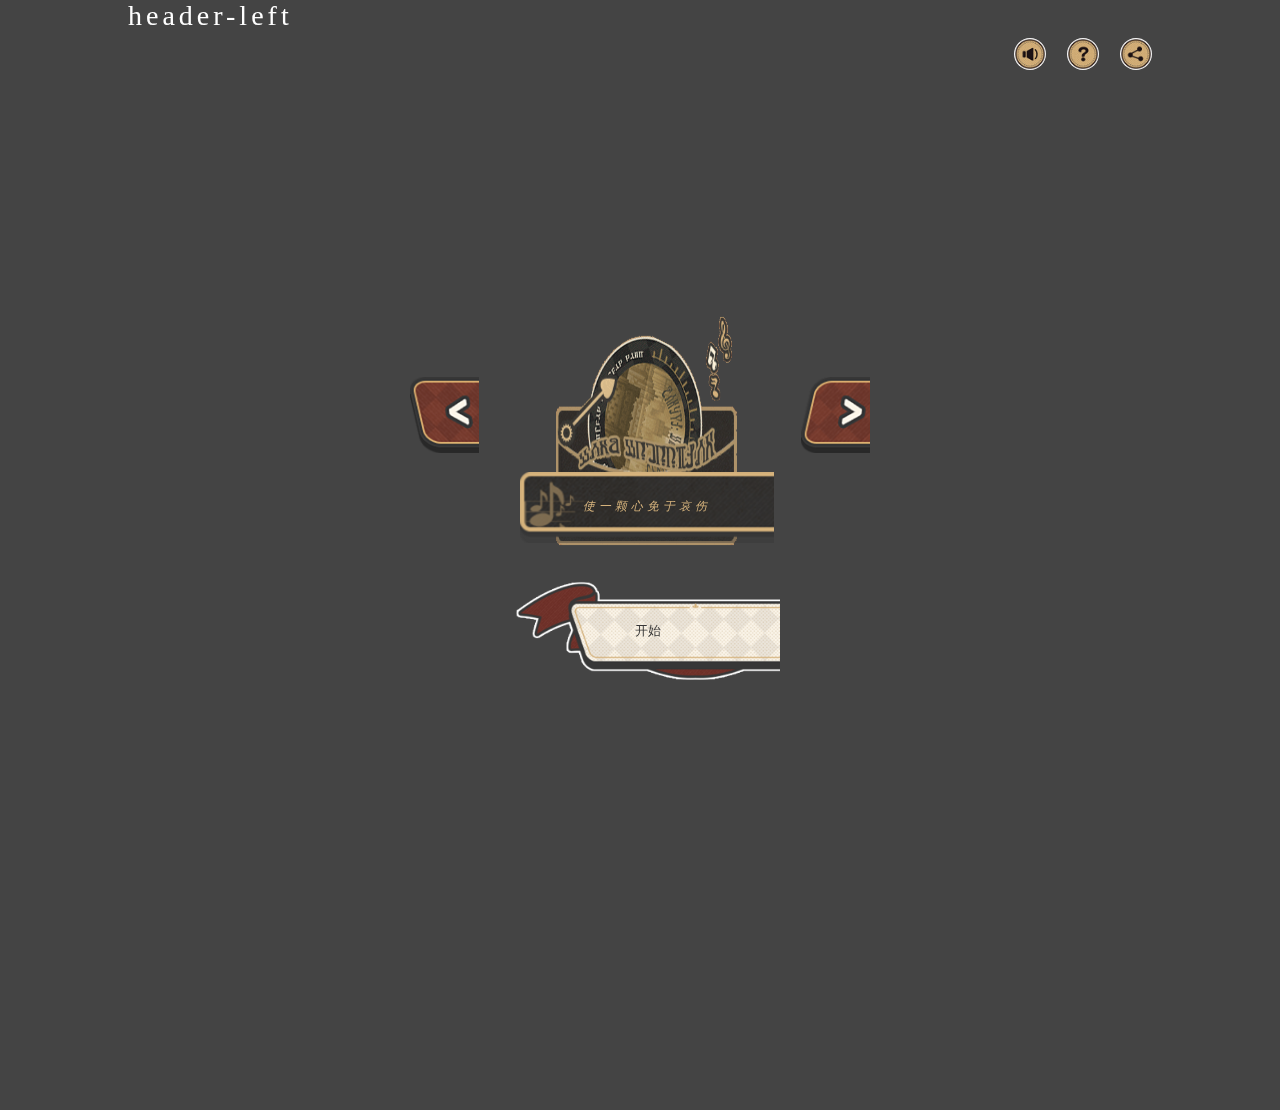
==== index.html @ 2513fd9e "Add files via upload" ====
<!DOCTYPE html>
<html>
<head>
    <meta charset="UTF-8">
    <meta name="viewport" content="width=device-width, user-scalable=no, initial-scale=1.0, maximum-scale=1.0, minimum-scale=1.0">
    <title>Document</title>
    <style type="text/css">
        * {
            /*初始化样式*/
            margin: 0;
            padding: 0;
        }
        html {
            /*用于 获取 屏幕的可视宽高*/
            width: 100%;
            height: 100%;
            overflow: hidden;
        }
        body {
            /*让 body 初始 width 和 height 就 等于 页面可视区域的 宽高*/
            position: fixed;
            left: 0;
            top: 0;
            width: 100%;
            height: 100%;
            /*用于 测试的 样式*/
            background-color: #444;
            color: #FFF;
            letter-spacing: 4px;
            font-size: 28px;
        }
        .first-box {
            width: 100%;
            height: 100%;
        }
        .header {
            display: flex;
            justify-content: space-between;
            width: 80%;
            height: 12%;
            margin: 0 auto;
        }
        .header-left {
        }
        .header-right {
            display: flex;
            justify-content: center;
            align-items: center;
        }
        .btn1, .btn2, .btn3 {
            background-size: cover;
            width: 2rem;
            height: 2rem;
            border-radius: 50%;
            border: none;
            outline: none;
            cursor: pointer;
            margin-left: 1.3rem;
        }
        .btn1 {
            background-image: url(img/声音.png);
        }
        .btn2 {
            background-image: url(img/疑问.png);
        }
        .btn3 {
            background-image: url(img/分享.png);
        }
        .main {
            width: 100%;
            height: 90%;
        }
        .start {
            display: flex;
            justify-content: center;
            flex-direction: column;
            align-items: center;
            width: 30%;
            height: 47%;
            margin: 0 auto;
            margin-top: 15%;
        }
        .choice-box {
            width: 100%;
            height: 85%;
            display: flex;
            justify-content:space-between; 
        }
        .tip-left, .tip-right {
            position: relative;
            height: 27%;
            width: 18%;
            margin-top: 20%;
            cursor: pointer;
        }
        .tip-left {
            background-image: url(img/index/3.png);
            background-size: cover;
            left: -10%;
        }
        .tip-right {
            background-image: url(img/index/4.png);
            background-size: cover;
            right: -10%;
        }
        .lunbo {
            width: 60%;
            height: 90%;
        }
        .lunbo img {
            position: relative;
            width: 80%;
            height: 100%;
            left: 12%;
        }
        .lunboimg {
            position: relative;
            background-image: url(img/index/1.png);
            background-size: cover;
            overflow: hidden;
            width: 110%;
            height: 28%;
            top: -35%;
            left: -2%;
            box-shadow: 60px teal;
            color: #d5b27c;
            font-size: .73rem;
            font-style: italic;
            text-align: center;
            display: flex;
            justify-content: center;
            align-items: center;
            line-height: 28%;
        }
        .btn-start {
            position: relative;
            width: 69%;
            height: 30%;
            background-image: url(img/index/5.png);
            background-color: transparent;
            background-size: cover;
            border: none;
            outline: none;
            left: 2%;
            color: #373737;
            font-weight: 500;
        }
        /*横屏样式*/
        @media screen and (orientation:portrait) {
            /*竖屏样式*/
            body {
                transform-origin: 0 0;
                transform: rotateZ(90deg) translateY(-100%);
            }
        }
      </style>
</head>
<body>
    <div class="first-box">
        <div class="header">
            <div class="header-left">header-left</div>
            <div class="header-right">
                <button class="btn1"></button>
                <button class="btn2"></button>
                <button class="btn3"></button>
            </div>
        </div>
        <div class="main">
            <div class="start">
                <div class="choice-box">
                    <div id="tip-left" class="tip-left"></div>
                    <div class="lunbo">
                        <img src="img/index/1.gif" alt="">
                        <div id="lunboimg" class="lunboimg">使一颗心免于哀伤</div>
                    </div>
                    <div id="tip-right" class="tip-right"></div>
                </div>
                <button class="btn-start">开始</button>
            </div>
        </div>
    </div>
</body>

<script>
    window.onload = function () {
        function resize() {
            var body = document.getElementsByTagName('body')[0];
            var html = document.getElementsByTagName('html')[0];
            var width = html.clientWidth;
            var height =  html.clientHeight;
            var max = width > height ? width : height;
            var min = width > height ? height : width;
            body.style.width = max + "px";
            body.style.height = min + "px";
        }
      resize();
      window.addEventListener("resize", resize)
    }

    var img = document.querySelector('img');
    var tipLeft = document.getElementById('tip-left');
    var tipRight = document.getElementById('tip-right');
    var lunboImg = document.getElementById('lunboimg');
    var index = 1;
    function show(){
        img.src = 'img/index/' + index + '.gif';
    }
    tipLeft.onclick = function () {
        if(index > 1){
            index--;
            show();
            if(index == 1){
                lunboImg.innerHTML = '使一颗心免于哀伤';
            }else {
                lunboImg.innerHTML = '在银河中孤独摇摆';
            }
        }else{
            index = 2;
            show();
            if(index == 2){
                lunboImg.innerHTML = '在银河中孤独摇摆';
            }else {
                lunboImg.innerHTML = '使一颗心免于哀伤';
            }
        }
    }
    tipRight.onclick = function () {
        if(index < 2){
            index++;
            show();
            if(index == 2){
                lunboImg.innerHTML = '在银河中孤独摇摆';
            }else {
                lunboImg.innerHTML = '使一颗心免于哀伤';
            }
        }else{
            index = 1;
            show();
            if(index == 1){
                lunboImg.innerHTML = '使一颗心免于哀伤';
            }else {
                lunboImg.innerHTML = '在银河中孤独摇摆';
            }
        }
    }
</script>
</html>
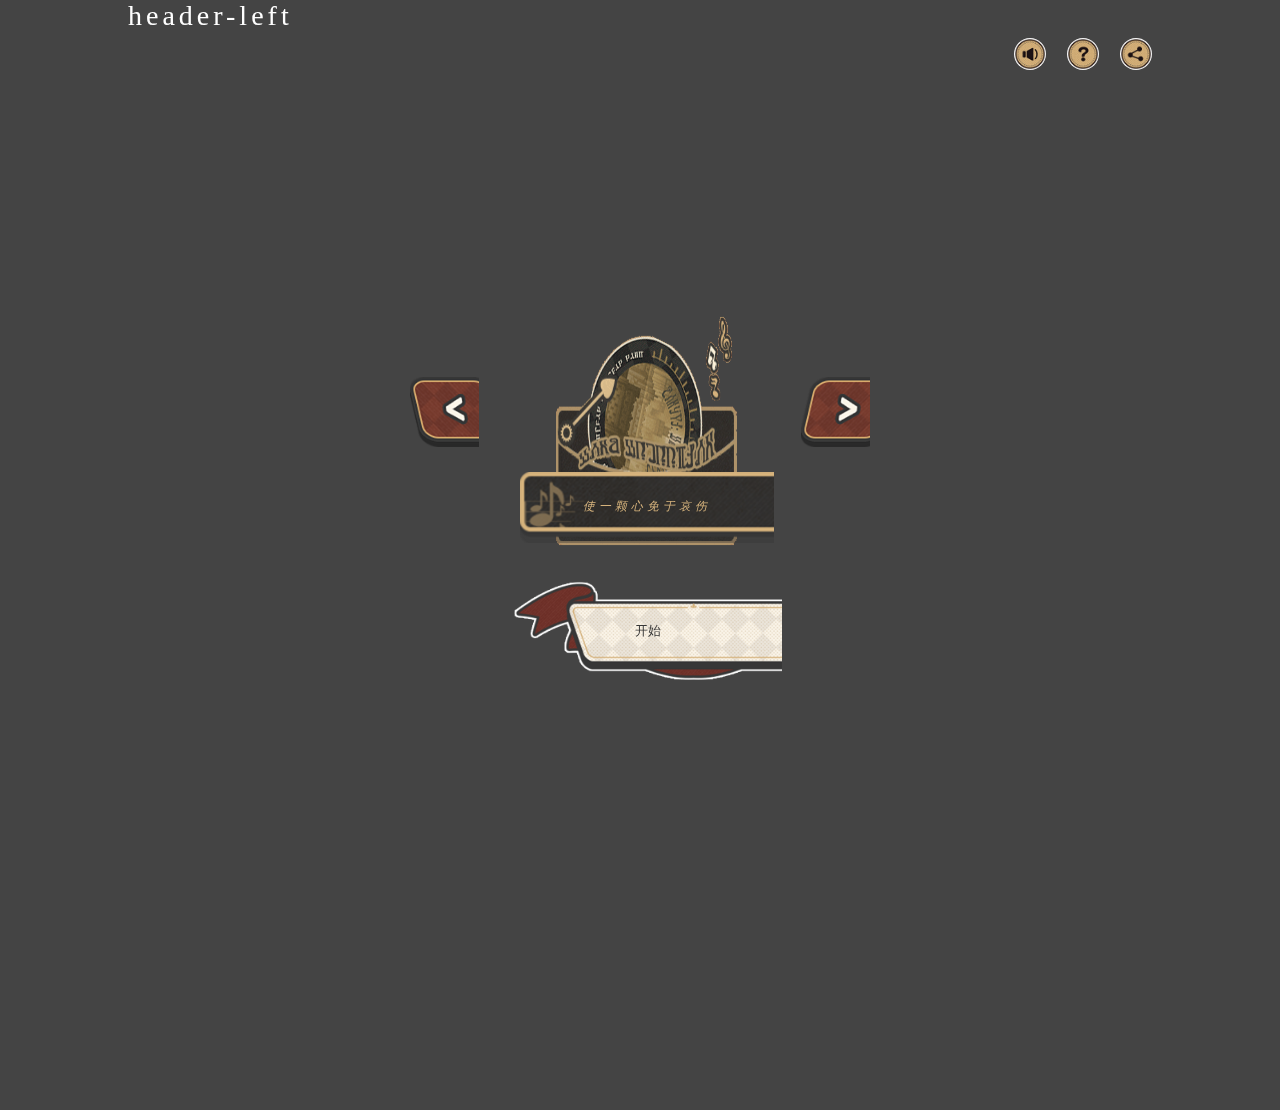
==== commit 908dbd04: "Update index.html" ====
--- a/index.html
+++ b/index.html
@@ -88,7 +88,7 @@
         }
         .tip-left, .tip-right {
             position: relative;
-            height: 27%;
+            height: 25%;
             width: 18%;
             margin-top: 20%;
             cursor: pointer;
@@ -134,7 +134,7 @@
         }
         .btn-start {
             position: relative;
-            width: 69%;
+            width: 70%;
             height: 30%;
             background-image: url(img/index/5.png);
             background-color: transparent;
@@ -244,4 +244,4 @@
         }
     }
 </script>
-</html>+</html>
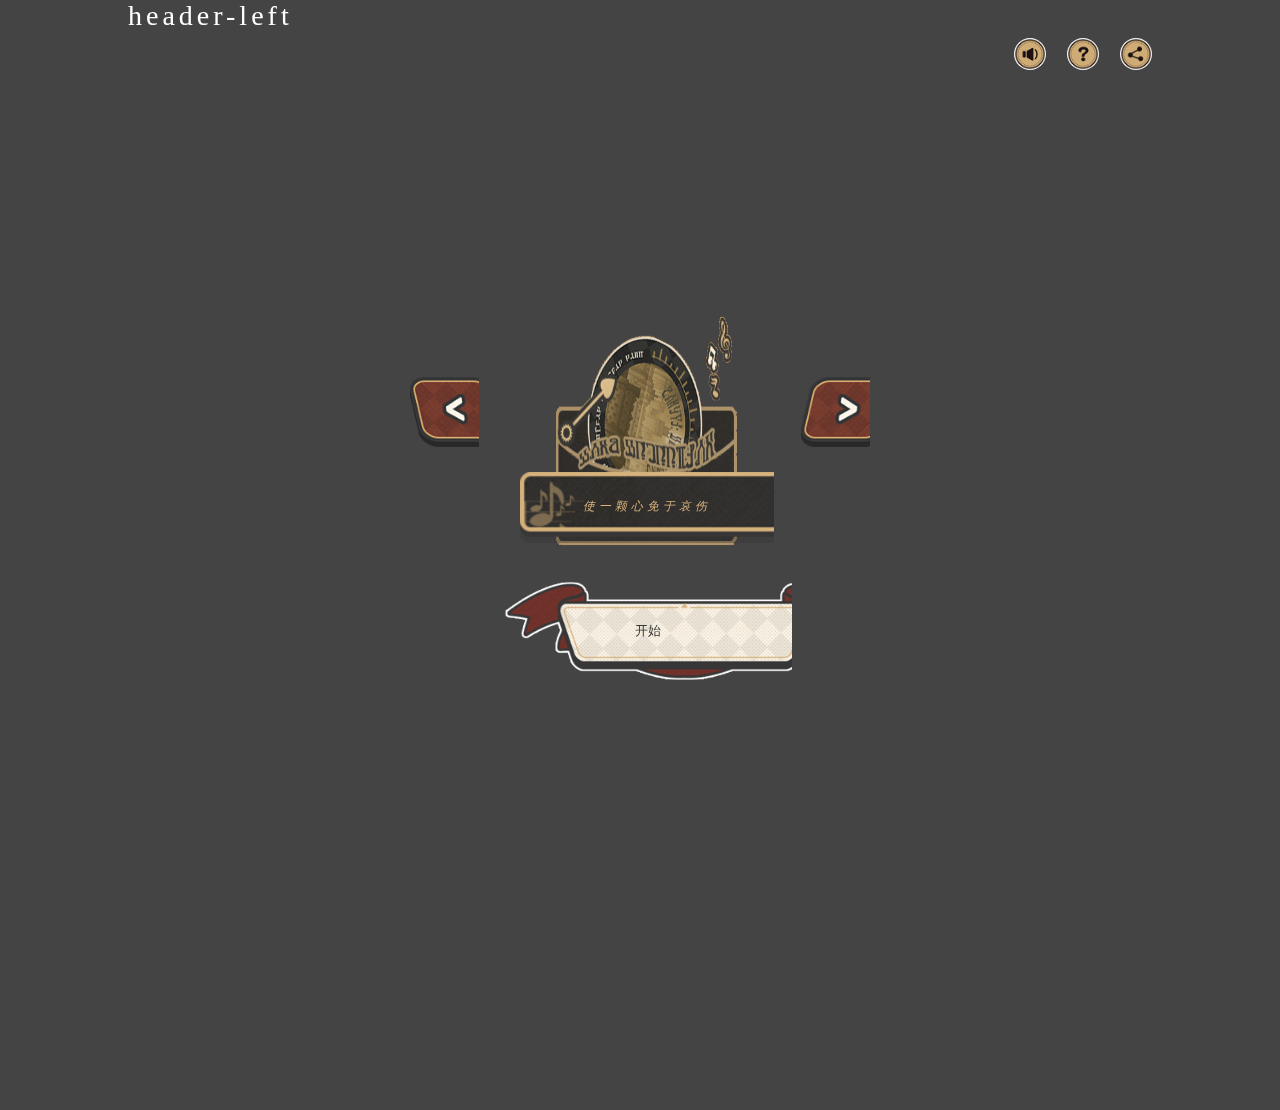
==== commit 84c194ea: "Update index.html" ====
--- a/index.html
+++ b/index.html
@@ -134,7 +134,7 @@
         }
         .btn-start {
             position: relative;
-            width: 70%;
+            width: 75%;
             height: 30%;
             background-image: url(img/index/5.png);
             background-color: transparent;
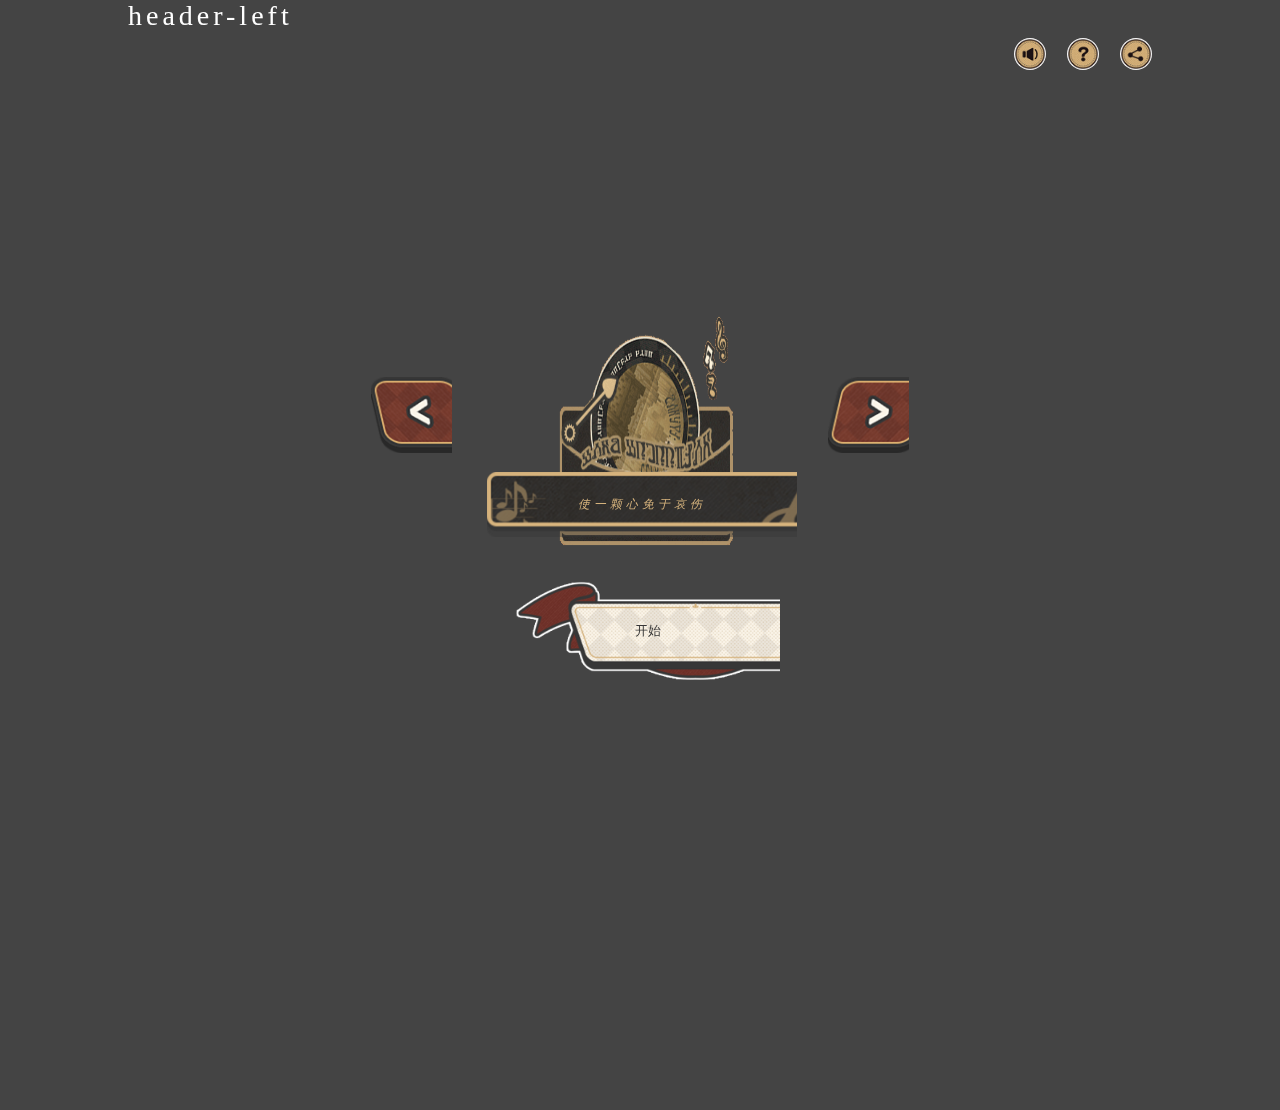
==== commit 2879160b: "Update index.html" ====
--- a/index.html
+++ b/index.html
@@ -88,20 +88,20 @@
         }
         .tip-left, .tip-right {
             position: relative;
-            height: 25%;
-            width: 18%;
+            height: 27%;
+            width: 22%;
             margin-top: 20%;
             cursor: pointer;
         }
         .tip-left {
             background-image: url(img/index/3.png);
             background-size: cover;
-            left: -10%;
+            left: -20%;
         }
         .tip-right {
             background-image: url(img/index/4.png);
             background-size: cover;
-            right: -10%;
+            right: -20%;
         }
         .lunbo {
             width: 60%;
@@ -118,10 +118,10 @@
             background-image: url(img/index/1.png);
             background-size: cover;
             overflow: hidden;
-            width: 110%;
-            height: 28%;
+            width: 140%;
+            height: 26%;
             top: -35%;
-            left: -2%;
+            left: -19%;
             box-shadow: 60px teal;
             color: #d5b27c;
             font-size: .73rem;
@@ -134,7 +134,7 @@
         }
         .btn-start {
             position: relative;
-            width: 75%;
+            width: 69%;
             height: 30%;
             background-image: url(img/index/5.png);
             background-color: transparent;
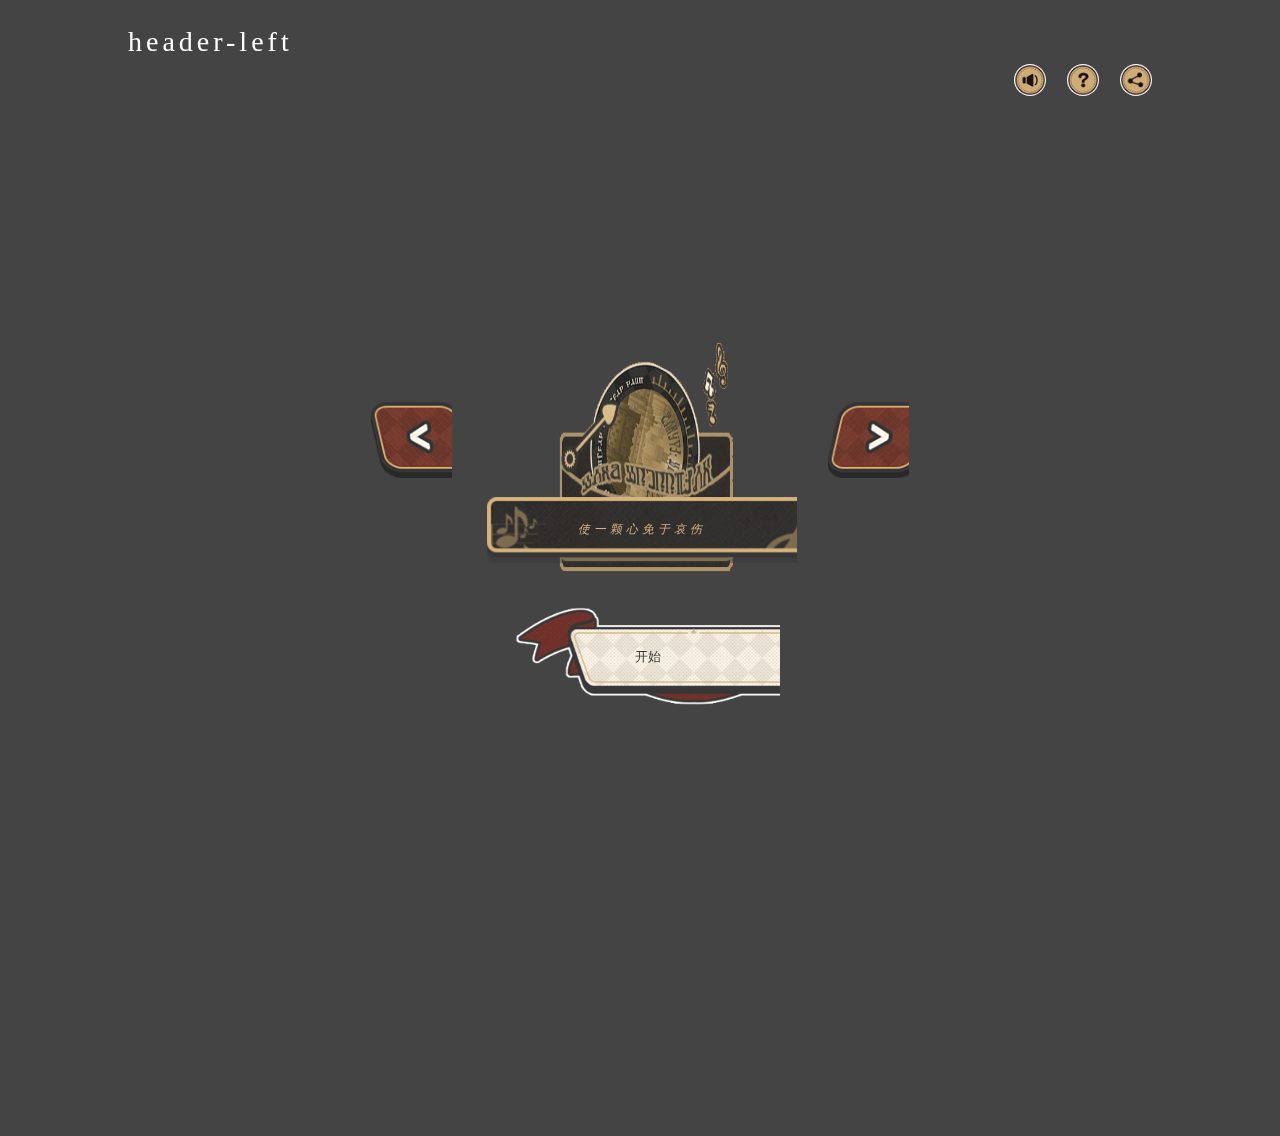
==== commit 7cfd7ae7: "Update index.html" ====
--- a/index.html
+++ b/index.html
@@ -39,6 +39,7 @@
             width: 80%;
             height: 12%;
             margin: 0 auto;
+            margin-top: 2%;
         }
         .header-left {
         }
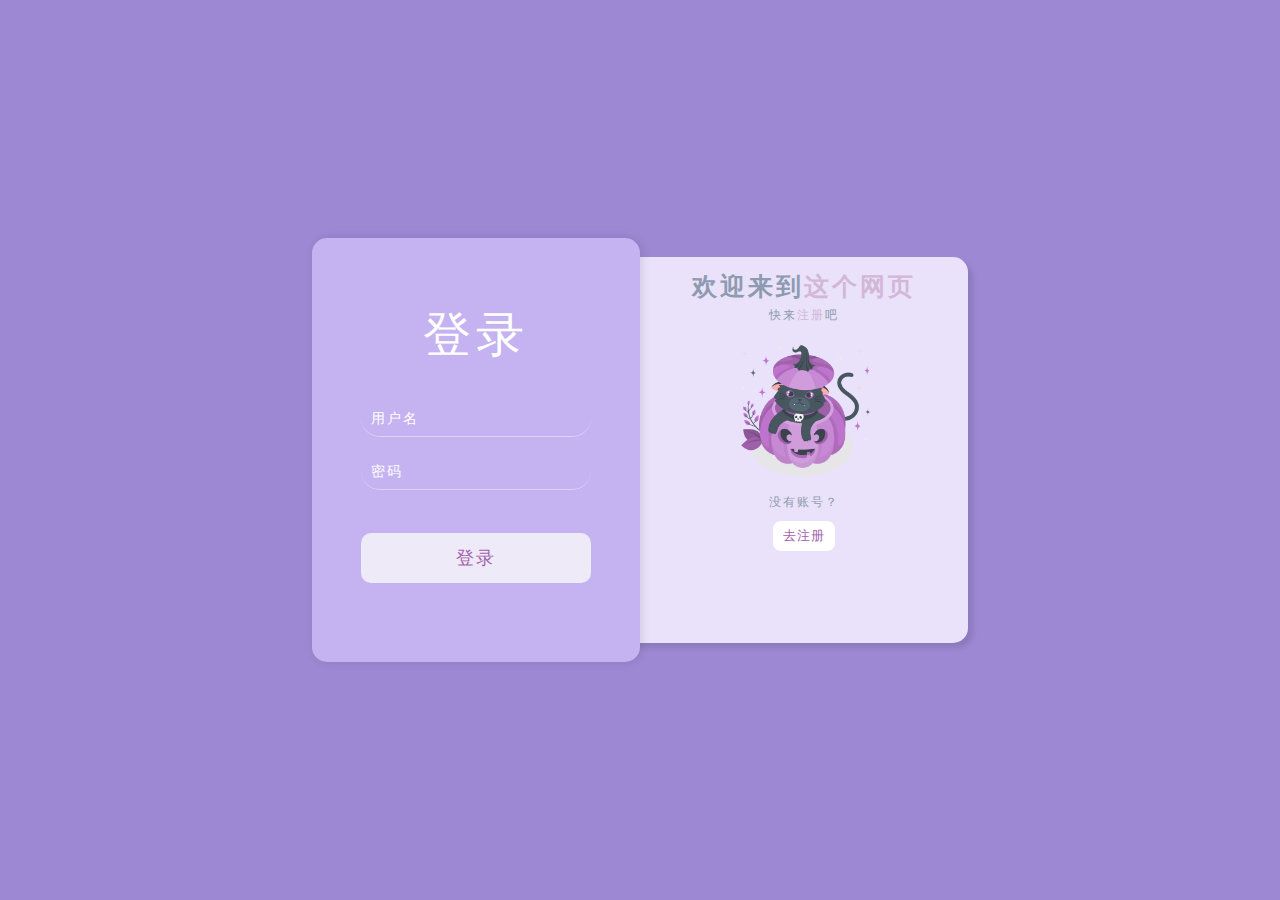
==== commit 9a7958be: "Add files via upload" ====
--- a/index.html
+++ b/index.html
@@ -1,248 +1,44 @@
 <!DOCTYPE html>
 <html>
 <head>
-    <meta charset="UTF-8">
-    <meta name="viewport" content="width=device-width, user-scalable=no, initial-scale=1.0, maximum-scale=1.0, minimum-scale=1.0">
-    <title>Document</title>
-    <style type="text/css">
-        * {
-            /*初始化样式*/
-            margin: 0;
-            padding: 0;
-        }
-        html {
-            /*用于 获取 屏幕的可视宽高*/
-            width: 100%;
-            height: 100%;
-            overflow: hidden;
-        }
-        body {
-            /*让 body 初始 width 和 height 就 等于 页面可视区域的 宽高*/
-            position: fixed;
-            left: 0;
-            top: 0;
-            width: 100%;
-            height: 100%;
-            /*用于 测试的 样式*/
-            background-color: #444;
-            color: #FFF;
-            letter-spacing: 4px;
-            font-size: 28px;
-        }
-        .first-box {
-            width: 100%;
-            height: 100%;
-        }
-        .header {
-            display: flex;
-            justify-content: space-between;
-            width: 80%;
-            height: 12%;
-            margin: 0 auto;
-            margin-top: 2%;
-        }
-        .header-left {
-        }
-        .header-right {
-            display: flex;
-            justify-content: center;
-            align-items: center;
-        }
-        .btn1, .btn2, .btn3 {
-            background-size: cover;
-            width: 2rem;
-            height: 2rem;
-            border-radius: 50%;
-            border: none;
-            outline: none;
-            cursor: pointer;
-            margin-left: 1.3rem;
-        }
-        .btn1 {
-            background-image: url(img/声音.png);
-        }
-        .btn2 {
-            background-image: url(img/疑问.png);
-        }
-        .btn3 {
-            background-image: url(img/分享.png);
-        }
-        .main {
-            width: 100%;
-            height: 90%;
-        }
-        .start {
-            display: flex;
-            justify-content: center;
-            flex-direction: column;
-            align-items: center;
-            width: 30%;
-            height: 47%;
-            margin: 0 auto;
-            margin-top: 15%;
-        }
-        .choice-box {
-            width: 100%;
-            height: 85%;
-            display: flex;
-            justify-content:space-between; 
-        }
-        .tip-left, .tip-right {
-            position: relative;
-            height: 27%;
-            width: 22%;
-            margin-top: 20%;
-            cursor: pointer;
-        }
-        .tip-left {
-            background-image: url(img/index/3.png);
-            background-size: cover;
-            left: -20%;
-        }
-        .tip-right {
-            background-image: url(img/index/4.png);
-            background-size: cover;
-            right: -20%;
-        }
-        .lunbo {
-            width: 60%;
-            height: 90%;
-        }
-        .lunbo img {
-            position: relative;
-            width: 80%;
-            height: 100%;
-            left: 12%;
-        }
-        .lunboimg {
-            position: relative;
-            background-image: url(img/index/1.png);
-            background-size: cover;
-            overflow: hidden;
-            width: 140%;
-            height: 26%;
-            top: -35%;
-            left: -19%;
-            box-shadow: 60px teal;
-            color: #d5b27c;
-            font-size: .73rem;
-            font-style: italic;
-            text-align: center;
-            display: flex;
-            justify-content: center;
-            align-items: center;
-            line-height: 28%;
-        }
-        .btn-start {
-            position: relative;
-            width: 69%;
-            height: 30%;
-            background-image: url(img/index/5.png);
-            background-color: transparent;
-            background-size: cover;
-            border: none;
-            outline: none;
-            left: 2%;
-            color: #373737;
-            font-weight: 500;
-        }
-        /*横屏样式*/
-        @media screen and (orientation:portrait) {
-            /*竖屏样式*/
-            body {
-                transform-origin: 0 0;
-                transform: rotateZ(90deg) translateY(-100%);
-            }
-        }
-      </style>
+    <meta http-equiv="content-type" content="text/html; charset=utf-8">
+    <meta name="viewport" content="width=device-width,initial-scale=1,maximum-scale=1,user-scalable=no">
+    <title>首页</title>
+    <link rel="stylesheet" href="css/login.css">
 </head>
 <body>
-    <div class="first-box">
-        <div class="header">
-            <div class="header-left">header-left</div>
-            <div class="header-right">
-                <button class="btn1"></button>
-                <button class="btn2"></button>
-                <button class="btn3"></button>
+    <div class="container">
+        <div class="form-box">
+            <div id="register" class="register-box hidden">
+                <h1>注册</h1>
+                <input id="regUN" type="text" placeholder="用户名">
+                <input id="regPW" type="password" placeholder="密码">
+                <button onclick="reg()">注册</button>
+                <p class="tp">已有账号？<a id="toLoginp">立即登录</a></p>
+            </div>
+            <div id="login" class="login-box">
+                <h1>登录</h1>
+                <input id="logUN" type="text" placeholder="用户名">
+                <input id="logPW" type="password" placeholder="密码">
+                <button onclick="log()">登录</button>
+                <p class="tp">没有账号？<a id="toRegisterp">立即注册</a></p>
             </div>
         </div>
-        <div class="main">
-            <div class="start">
-                <div class="choice-box">
-                    <div id="tip-left" class="tip-left"></div>
-                    <div class="lunbo">
-                        <img src="img/index/1.gif" alt="">
-                        <div id="lunboimg" class="lunboimg">使一颗心免于哀伤</div>
-                    </div>
-                    <div id="tip-right" class="tip-right"></div>
-                </div>
-                <button class="btn-start">开始</button>
-            </div>
+        <div class="con-box left">
+            <h2>欢迎来到<span>这个网页</span></h2>
+            <p>快来<span>登录</span>吧</p>
+            <img src="img/1.png" alt="">
+            <p>已有账号</p>
+            <button id="toLogin">去登录</button>
+        </div>
+        <div class="con-box right">
+            <h2>欢迎来到<span>这个网页</span></h2>
+            <p>快来<span>注册</span>吧</p>
+            <img src="img/2.png" alt="">
+            <p>没有账号？</p>
+            <button id="toRegister">去注册</button>
         </div>
     </div>
 </body>
-
-<script>
-    window.onload = function () {
-        function resize() {
-            var body = document.getElementsByTagName('body')[0];
-            var html = document.getElementsByTagName('html')[0];
-            var width = html.clientWidth;
-            var height =  html.clientHeight;
-            var max = width > height ? width : height;
-            var min = width > height ? height : width;
-            body.style.width = max + "px";
-            body.style.height = min + "px";
-        }
-      resize();
-      window.addEventListener("resize", resize)
-    }
-
-    var img = document.querySelector('img');
-    var tipLeft = document.getElementById('tip-left');
-    var tipRight = document.getElementById('tip-right');
-    var lunboImg = document.getElementById('lunboimg');
-    var index = 1;
-    function show(){
-        img.src = 'img/index/' + index + '.gif';
-    }
-    tipLeft.onclick = function () {
-        if(index > 1){
-            index--;
-            show();
-            if(index == 1){
-                lunboImg.innerHTML = '使一颗心免于哀伤';
-            }else {
-                lunboImg.innerHTML = '在银河中孤独摇摆';
-            }
-        }else{
-            index = 2;
-            show();
-            if(index == 2){
-                lunboImg.innerHTML = '在银河中孤独摇摆';
-            }else {
-                lunboImg.innerHTML = '使一颗心免于哀伤';
-            }
-        }
-    }
-    tipRight.onclick = function () {
-        if(index < 2){
-            index++;
-            show();
-            if(index == 2){
-                lunboImg.innerHTML = '在银河中孤独摇摆';
-            }else {
-                lunboImg.innerHTML = '使一颗心免于哀伤';
-            }
-        }else{
-            index = 1;
-            show();
-            if(index == 1){
-                lunboImg.innerHTML = '使一颗心免于哀伤';
-            }else {
-                lunboImg.innerHTML = '在银河中孤独摇摆';
-            }
-        }
-    }
-</script>
-</html>
+<script src="js/login.js"></script>
+</html>--- a/css/login.css
+++ b/css/login.css
@@ -0,0 +1,240 @@
+*{
+    margin: 0;
+    padding: 0;
+}
+body{
+    width: 100%;
+    height: 100%;
+    display: flex;
+    justify-content: center;
+    align-items: center;
+    background-color: #9d88d3;
+}
+a{
+    text-emphasis: none;
+    text-decoration: none;
+    color: #fff;
+}
+p{
+    color: #fff;
+}
+.container{
+    width: 100%;
+    height: 100%;
+    margin: 0 auto;
+    position: relative;
+    top: 130px;
+}
+h1{
+    font-size: 3em;
+    font-weight: lighter;
+    font-style: normal;
+    text-align: center;
+    margin-bottom: 60px;
+    color: #fff;
+    letter-spacing: 5px;
+}
+.register-box,.login-box{
+    display: flex;
+    flex-direction: column;
+    align-items: center;
+    width: 100%;
+}
+input{
+    background-color: transparent;
+    width: 70%;
+    color: #fff;
+    border: 1px solid #fff;
+    border-radius: 20px;
+    padding: 13px 0;
+    text-indent: 10px;
+    margin: 8px 0;
+    font-size: 14px;
+    letter-spacing: 2px;
+}
+input::placeholder{
+    color: #fff;
+}
+input:focus{
+    outline: none;
+}
+input:focus::placeholder{
+    opacity: 0;
+}
+.form-box button{
+    width: 70%;
+    margin-top: 10px;
+    background-color: transparent;
+    outline: none;
+    border-radius: 20px;
+    padding: 9px 0;
+    margin: 8px 0;
+    color: #fff;
+    border: 1px solid #fff;
+    cursor: pointer;
+    margin-bottom: 15px;
+    letter-spacing: 10px;
+    font-size: 18px;
+}
+.con-box{
+    display: none;
+}
+.hidden{
+    display: none;
+}
+@media all and (min-width: 600px){
+    *{
+        margin: 0;
+        padding: 0;
+    }
+    body{
+        height: 100vh;
+        display: flex;
+        justify-content: center;
+        align-items: center;
+        background-color: #9d88d3;
+    }
+    .container{
+        background-color: #e9e2fa;
+        width: 70vh;
+        height: 40%;
+        border-radius: 15px;
+        box-shadow: 5px 5px 5px rgba(0,0,0,0.1);
+        position: relative;
+        padding: 1%;
+        top: 0px;
+    }
+    .form-box{
+        position: absolute;
+        top: -5%;
+        background-color: #c5b3f1;
+        width: 50%;
+        height: 110%;
+        left: 0;
+        border-radius: 15px;
+        box-shadow: 2px 0 10px rgba(0,0,0,0.1);
+        display: flex;
+        justify-content: center;
+        align-items: center;
+        z-index: 2;
+        transition: none;
+    }
+    .register-box,.login-box{
+        display: flex;
+        flex-direction: column;
+        align-items: center;
+        width: 100%;
+    }
+    .hidden{
+        display: none;
+    }
+    h1{
+        text-align: center;
+        margin-bottom: 25px;
+        text-transform: uppercase;
+        color: #fff;
+        letter-spacing: 5px;
+    }
+    .tp{
+        display: none;
+    }
+    input{
+        background-color: transparent;
+        width: 70%;
+        color: #fff;
+        border: none;
+        border-bottom: 1px solid rgba(255,255,255,0.4);
+        padding: 10px 0;
+        text-indent: 10px;
+        margin: 8px 0;
+        font-size: 14px;
+        letter-spacing: 2px;
+    }
+    input::placeholder{
+        color: #fff;
+    }
+    input:focus{
+        color: #a262ad;
+        outline: none;
+        border-bottom: 1px solid #a262ad80;
+        transition: 0.5s;
+    }
+    input:focus::placeholder{
+        opacity: 0;
+    }
+    input:hover{
+        background-color: #c5b3f1;
+    }
+    .form-box button{
+        width: 70%;
+        margin-top: 35px;
+        background-color: #eeeaf8;
+        outline: none;
+        border-radius: 10px;
+        padding: 13px;
+        color: #a262ad;
+        letter-spacing: 2px;
+        border: none;
+        cursor: pointer;
+    }
+    .form-box button:hover{
+        background-color: #a262ad;
+        color: #f6f6f6;
+        transition: background-color 0.5s ease;
+    }
+    .con-box{
+        width: 50%;
+        display: flex;
+        flex-direction: column;
+        justify-content: center;
+        align-items: center;
+        position: absolute;
+    }
+    .con-box.left{
+        left: 0%;
+    }
+    .con-box.right{
+        right: 0%;
+    }
+    .con-box h2{
+        color: #8e9aaf;
+        font-size: 25px;
+        font-weight: bold;
+        letter-spacing: 3px;
+        text-align: center;
+        margin-bottom: 4px;
+    }
+    .con-box p{
+        font-size: 12px;
+        letter-spacing: 2px;
+        color: #8e9aaf;
+        text-align: center;
+    }
+    .con-box span{
+        color: #d3b7d8;
+    }
+    .con-box img{
+        width: 150px;
+        height: 150px;
+        opacity: 0.9;
+        margin: 10px 0;
+    }
+    .con-box button{
+        margin-top: 3%;
+        background-color: #fff;
+        color: #a262ad;
+        border: 0px;
+        padding: 6px 10px;
+        border-radius: 8px;
+        letter-spacing: 1px;
+        outline: none;
+        cursor: pointer;
+    }
+    .con-box button:hover{
+        background-color: #d3b7d8;
+        color: #fff;
+    }
+    #register{
+        margin-right: 10px;
+    }
+}
